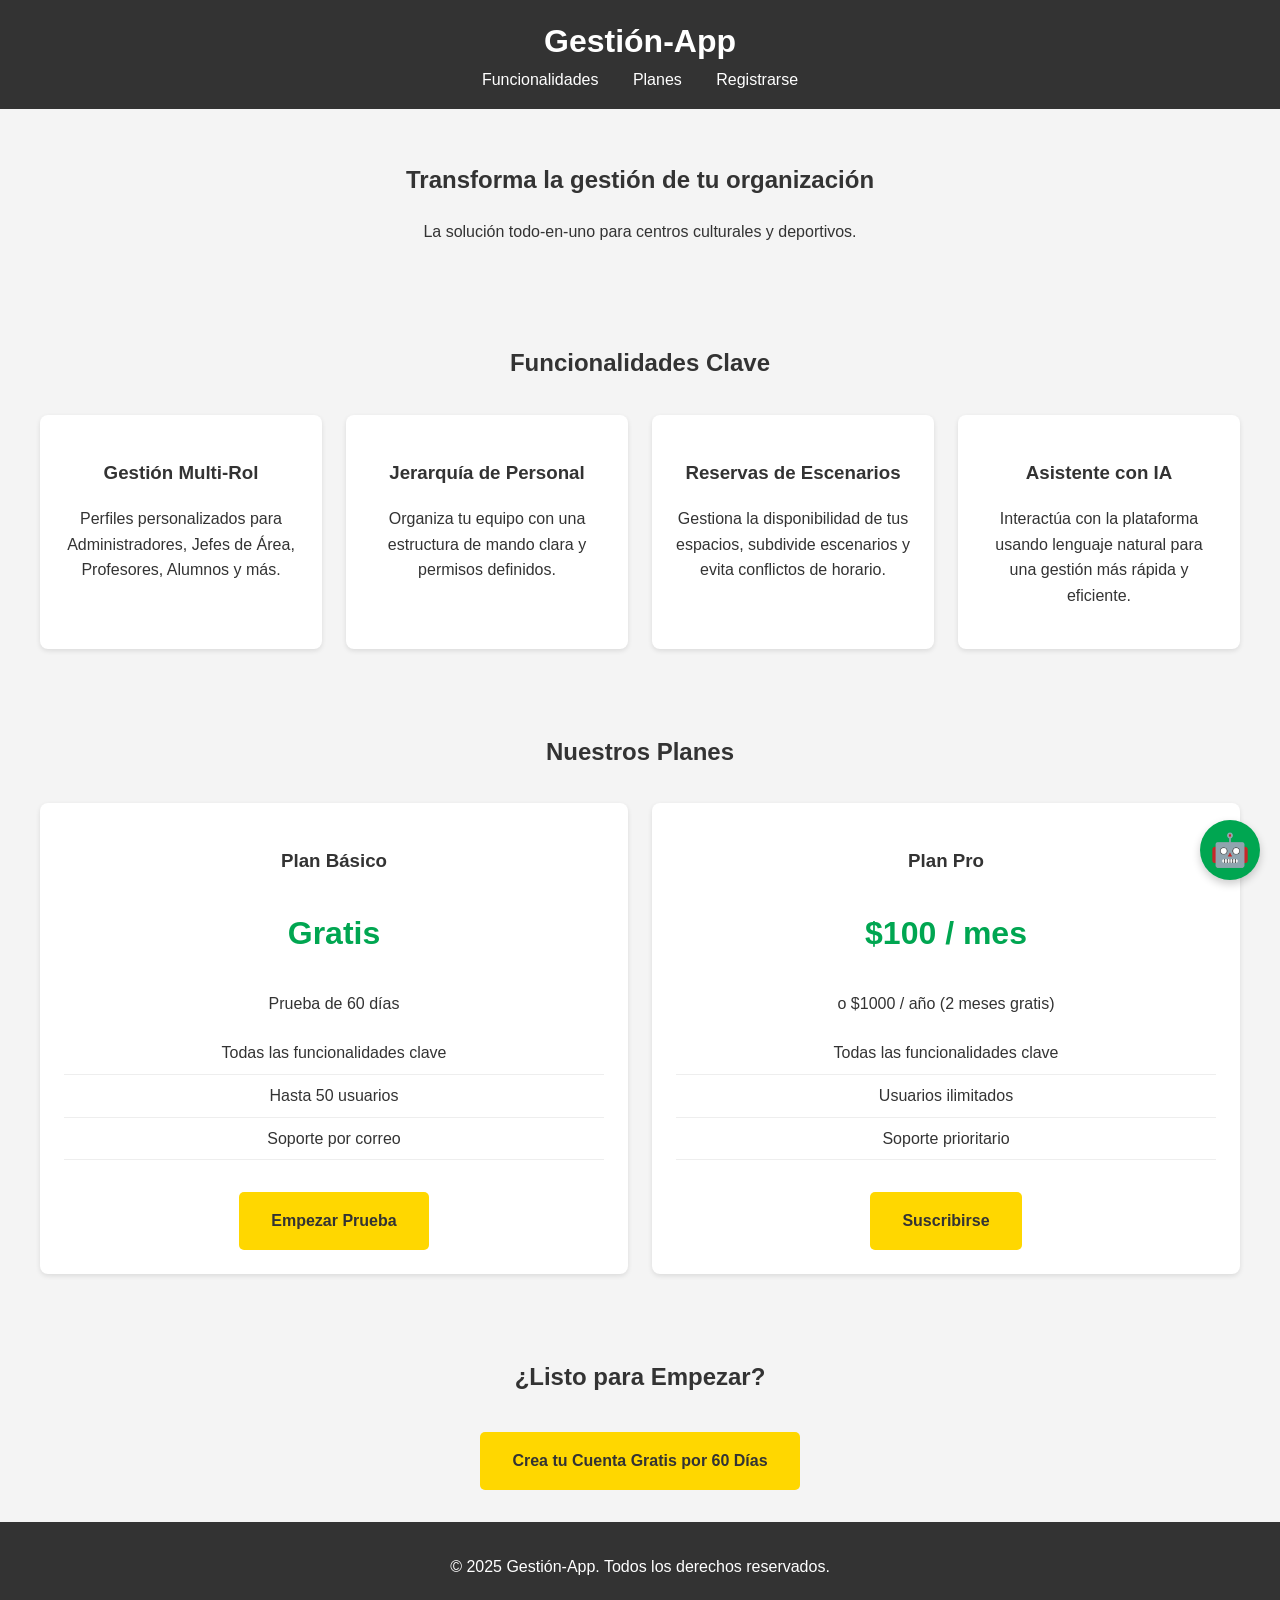
==== website/index.html @ b8a78299 "Of course. Here is the rewritten message from the perspective of Jules: Alright, I've finished imple" ====
<!DOCTYPE html>
<html lang="es">
<head>
    <meta charset="UTF-8">
    <meta name="viewport" content="width=device-width, initial-scale=1.0">
    <title>Plataforma de Gestión Cultural y Deportiva</title>
    <link rel="stylesheet" href="css/style.css">
</head>
<body>

    <header>
        <h1>Gestión-App</h1>
        <nav>
            <a href="#funcionalidades">Funcionalidades</a>
            <a href="#planes">Planes</a>
            <a href="#registro">Registrarse</a>
        </nav>
    </header>

    <main>
        <!-- Sections will be added in the next step -->
        <section id="hero">
            <h2>Transforma la gestión de tu organización</h2>
            <p>La solución todo-en-uno para centros culturales y deportivos.</p>
        </section>

        <section id="funcionalidades">
            <h2>Funcionalidades Clave</h2>
            <div class="features-grid">
                <div class="feature-card">
                    <h3>Gestión Multi-Rol</h3>
                    <p>Perfiles personalizados para Administradores, Jefes de Área, Profesores, Alumnos y más.</p>
                </div>
                <div class="feature-card">
                    <h3>Jerarquía de Personal</h3>
                    <p>Organiza tu equipo con una estructura de mando clara y permisos definidos.</p>
                </div>
                <div class="feature-card">
                    <h3>Reservas de Escenarios</h3>
                    <p>Gestiona la disponibilidad de tus espacios, subdivide escenarios y evita conflictos de horario.</p>
                </div>
                <div class="feature-card">
                    <h3>Asistente con IA</h3>
                    <p>Interactúa con la plataforma usando lenguaje natural para una gestión más rápida y eficiente.</p>
                </div>
            </div>
        </section>

        <section id="planes">
            <h2>Nuestros Planes</h2>
            <div class="pricing-grid">
                <div class="plan-card">
                    <h3>Plan Básico</h3>
                    <p class="price">Gratis</p>
                    <p>Prueba de 60 días</p>
                    <ul>
                        <li>Todas las funcionalidades clave</li>
                        <li>Hasta 50 usuarios</li>
                        <li>Soporte por correo</li>
                    </ul>
                    <a href="register.html" class="plan-button">Empezar Prueba</a>
                </div>
                <div class="plan-card">
                    <h3>Plan Pro</h3>
                    <p class="price">$100 / mes</p>
                    <p>o $1000 / año (2 meses gratis)</p>
                    <ul>
                        <li>Todas las funcionalidades clave</li>
                        <li>Usuarios ilimitados</li>
                        <li>Soporte prioritario</li>
                    </ul>
                    <a href="register.html" class="plan-button">Suscribirse</a>
                </div>
            </div>
        </section>

        <section id="registro">
            <h2>¿Listo para Empezar?</h2>
            <a href="register.html" class="cta-button">Crea tu Cuenta Gratis por 60 Días</a>
        </section>
    </main>

    <footer>
        <p>&copy; 2025 Gestión-App. Todos los derechos reservados.</p>
    </footer>

    <!-- AI Sales Agent Widget -->
    <div id="ai-agent-widget">
        <button id="ai-agent-toggle">🤖</button>
        <div id="ai-agent-chatbox" class="hidden">
            <div id="chatbox-header">
                Asistente de Ventas
            </div>
            <div id="chatbox-messages">
                <!-- Messages will be appended here -->
            </div>
            <div id="chatbox-input-container">
                <input type="text" id="chatbox-input" placeholder="Pregunta algo...">
                <button id="chatbox-send">Enviar</button>
            </div>
        </div>
    </div>

    <script src="js/main.js"></script>
</body>
</html>
---- website/css/style.css ----
/* General Body Styles */
body {
    font-family: -apple-system, BlinkMacSystemFont, 'Segoe UI', Roboto, Helvetica, Arial, sans-serif;
    line-height: 1.6;
    margin: 0;
    padding: 0;
    background-color: #f4f4f4;
    color: #333;
}

/* Header Styles */
header {
    background: #333;
    color: #fff;
    padding: 1rem 0;
    text-align: center;
    position: sticky;
    top: 0;
    z-index: 1000;
}

header h1 {
    margin: 0;
}

header nav a {
    color: #fff;
    text-decoration: none;
    padding: 0 15px;
}

/* Section Styles */
section {
    padding: 2rem 1rem;
    max-width: 1200px;
    margin: 0 auto;
    text-align: center;
}

/* Footer Styles */
footer {
    text-align: center;
    padding: 1rem 0;
    background: #333;
    color: #fff;
    position: relative;
    bottom: 0;
    width: 100%;
}

/* Responsive Design */
/* Grid Layout for Features and Plans */
.features-grid, .pricing-grid {
    display: grid;
    grid-template-columns: repeat(auto-fit, minmax(250px, 1fr));
    gap: 1.5rem;
    margin-top: 2rem;
}

.feature-card, .plan-card {
    background: #fff;
    padding: 1.5rem;
    border-radius: 8px;
    box-shadow: 0 2px 5px rgba(0,0,0,0.1);
    transition: transform 0.3s ease;
}

.feature-card:hover, .plan-card:hover {
    transform: translateY(-5px);
}

.plan-card .price {
    font-size: 2rem;
    font-weight: bold;
    color: #00A651; /* Using a theme color */
}

.plan-card ul {
    list-style: none;
    padding: 0;
}

.plan-card ul li {
    padding: 0.5rem 0;
    border-bottom: 1px solid #eee;
}

@media (max-width: 768px) {
    header nav {
        display: flex;
        flex-direction: column;
    }
    header nav a {
        padding: 5px 0;
    }
}

/* AI Agent Widget Styles */
#ai-agent-widget {
    position: fixed;
    bottom: 20px;
    right: 20px;
    z-index: 1001;
}

#ai-agent-toggle {
    background: #00A651;
    color: white;
    border: none;
    border-radius: 50%;
    width: 60px;
    height: 60px;
    font-size: 2rem;
    cursor: pointer;
    box-shadow: 0 4px 8px rgba(0,0,0,0.2);
}

#ai-agent-chatbox {
    width: 350px;
    height: 500px;
    background: white;
    border-radius: 10px;
    box-shadow: 0 4px 12px rgba(0,0,0,0.15);
    position: absolute;
    bottom: 80px;
    right: 0;
    display: flex;
    flex-direction: column;
    overflow: hidden;
}

#ai-agent-chatbox.hidden {
    display: none;
}

#chatbox-header {
    background: #333;
    color: white;
    padding: 1rem;
    text-align: center;
    font-weight: bold;
}

#chatbox-messages {
    flex-grow: 1;
    padding: 1rem;
    overflow-y: auto;
    display: flex;
    flex-direction: column;
    gap: 10px;
}

.chat-message {
    padding: 10px;
    border-radius: 8px;
    max-width: 80%;
}

.user-message {
    background: #e0e0e0;
    align-self: flex-end;
}

.agent-message {
    background: #d1f0d1;
    align-self: flex-start;
}


#chatbox-input-container {
    display: flex;
    border-top: 1px solid #eee;
}

#chatbox-input {
    flex-grow: 1;
    border: none;
    padding: 1rem;
    outline: none;
}

#chatbox-send {
    background: #00A651;
    color: white;
    border: none;
    padding: 0 1.5rem;
    cursor: pointer;
}

/* Registration Form Styles */
#registro-form form {
    display: flex;
    flex-direction: column;
    max-width: 500px;
    margin: 2rem auto;
    gap: 1rem;
}

#registro-form input {
    padding: 0.8rem;
    border: 1px solid #ccc;
    border-radius: 5px;
}

#registro-form h3 {
    text-align: left;
    margin-top: 1.5rem;
    margin-bottom: 0.5rem;
}

.plan-selection {
    display: flex;
    flex-direction: column;
    gap: 0.5rem;
    background: #fff;
    padding: 1rem;
    border-radius: 5px;
    text-align: left;
}

.plan-selection label {
    cursor: pointer;
}

#registro-form button {
    padding: 1rem;
    background: #00A651;
    color: white;
    border: none;
    border-radius: 5px;
    cursor: pointer;
    font-size: 1.1rem;
}

#form-mensaje {
    padding: 1rem;
    border-radius: 5px;
    display: none; /* Hidden by default */
}
#form-mensaje.message-success {
    display: block;
    background-color: #dff0d8;
    color: #3c763d;
}
#form-mensaje.message-error {
    display: block;
    background-color: #f2dede;
    color: #a94442;
}
#form-mensaje.message-info {
    display: block;
    background-color: #d9edf7;
    color: #31708f;
}

/* Call to Action Button Styles */
.cta-button, .plan-button {
    display: inline-block;
    padding: 1rem 2rem;
    background: #FFD700; /* Gold color for contrast */
    color: #333;
    text-decoration: none;
    border-radius: 5px;
    font-weight: bold;
    margin-top: 1rem;
    transition: background-color 0.3s ease;
}

.cta-button:hover, .plan-button:hover {
    background: #f0c400;
}
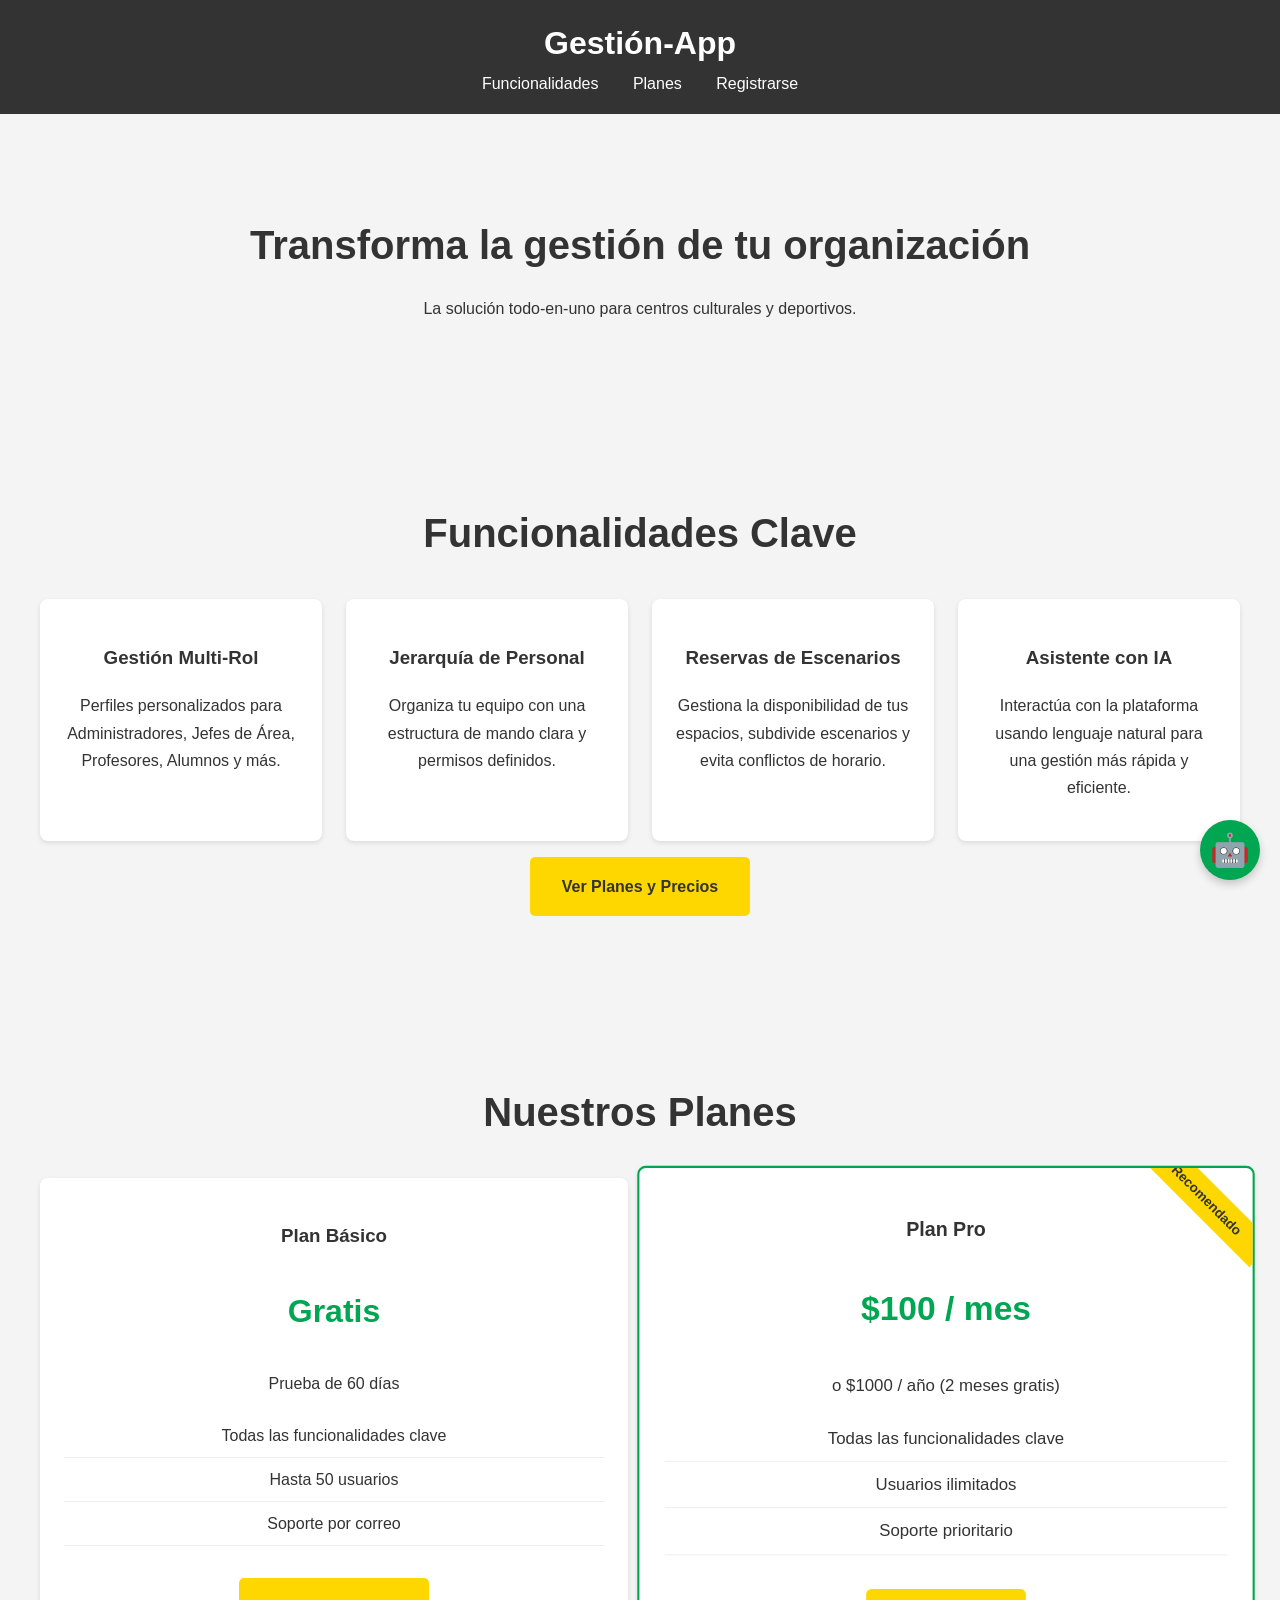
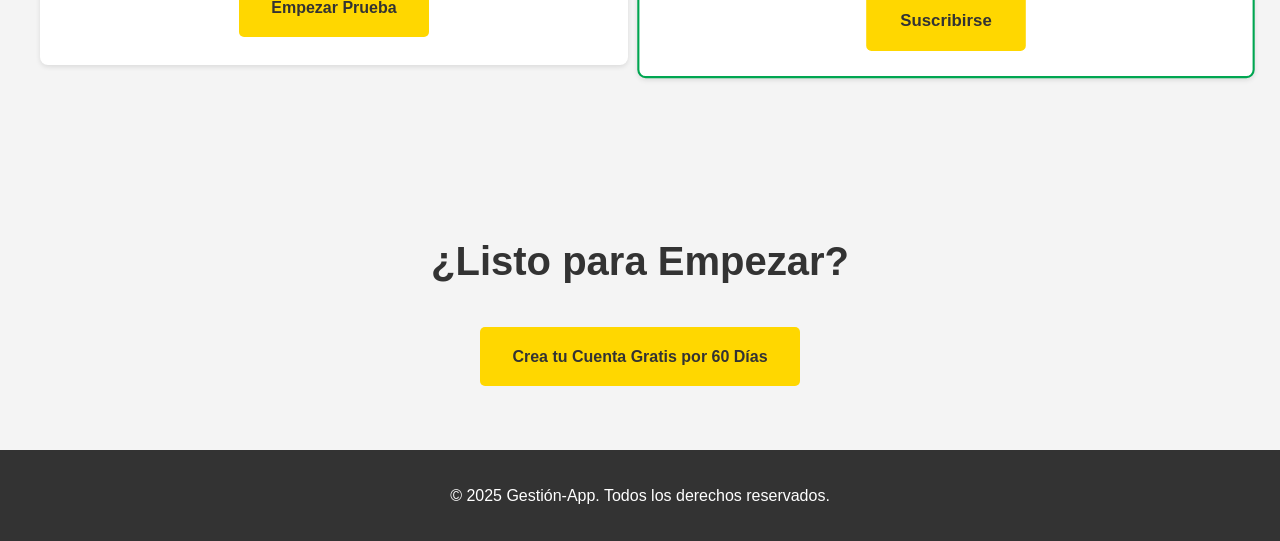
==== commit a54c223c: "feat: Enhance promotional website design and sales funnel This commit applies a series of visual and" ====
--- a/website/index.html
+++ b/website/index.html
@@ -44,6 +44,7 @@
                     <p>Interactúa con la plataforma usando lenguaje natural para una gestión más rápida y eficiente.</p>
                 </div>
             </div>
+            <a href="#planes" class="cta-button">Ver Planes y Precios</a>
         </section>
 
         <section id="planes">
@@ -60,7 +61,8 @@
                     </ul>
                     <a href="register.html" class="plan-button">Empezar Prueba</a>
                 </div>
-                <div class="plan-card">
+                <div class="plan-card recommended">
+                    <div class="recommended-badge">Recomendado</div>
                     <h3>Plan Pro</h3>
                     <p class="price">$100 / mes</p>
                     <p>o $1000 / año (2 meses gratis)</p>
--- a/website/css/style.css
+++ b/website/css/style.css
@@ -1,7 +1,7 @@
 /* General Body Styles */
 body {
-    font-family: -apple-system, BlinkMacSystemFont, 'Segoe UI', Roboto, Helvetica, Arial, sans-serif;
-    line-height: 1.6;
+    font-family: 'Segoe UI', Roboto, Helvetica, Arial, sans-serif;
+    line-height: 1.7;
     margin: 0;
     padding: 0;
     background-color: #f4f4f4;
@@ -31,10 +31,16 @@
 
 /* Section Styles */
 section {
-    padding: 2rem 1rem;
+    padding: 4rem 2rem;
     max-width: 1200px;
     margin: 0 auto;
     text-align: center;
+}
+
+section h2 {
+    font-size: 2.5rem;
+    margin-bottom: 1rem;
+    color: #333;
 }
 
 /* Footer Styles */
@@ -60,6 +66,9 @@
 .feature-card, .plan-card {
     background: #fff;
     padding: 1.5rem;
+    opacity: 0;
+    transform: translateY(20px);
+    transition: opacity 0.6s ease-out, transform 0.6s ease-out;
     border-radius: 8px;
     box-shadow: 0 2px 5px rgba(0,0,0,0.1);
     transition: transform 0.3s ease;
@@ -67,6 +76,11 @@
 
 .feature-card:hover, .plan-card:hover {
     transform: translateY(-5px);
+}
+
+.visible {
+    opacity: 1;
+    transform: translateY(0);
 }
 
 .plan-card .price {
@@ -83,6 +97,25 @@
 .plan-card ul li {
     padding: 0.5rem 0;
     border-bottom: 1px solid #eee;
+}
+
+.plan-card.recommended {
+    transform: scale(1.05);
+    border: 2px solid #00A651;
+    position: relative;
+    overflow: hidden;
+}
+
+.recommended-badge {
+    position: absolute;
+    top: 15px;
+    right: -30px;
+    background: #FFD700;
+    color: #333;
+    padding: 5px 30px;
+    transform: rotate(45deg);
+    font-weight: bold;
+    font-size: 0.8rem;
 }
 
 @media (max-width: 768px) {
@@ -92,6 +125,17 @@
     }
     header nav a {
         padding: 5px 0;
+    }
+}
+
+/* Tablet Breakpoint */
+@media (max-width: 1024px) {
+    .features-grid, .pricing-grid {
+        grid-template-columns: repeat(auto-fit, minmax(300px, 1fr));
+    }
+
+    section h2 {
+        font-size: 2.2rem;
     }
 }
 
@@ -134,11 +178,13 @@
 }
 
 #chatbox-header {
-    background: #333;
+    background: linear-gradient(90deg, #00A651, #007a3d);
     color: white;
     padding: 1rem;
     text-align: center;
     font-weight: bold;
+    border-top-left-radius: 10px;
+    border-top-right-radius: 10px;
 }
 
 #chatbox-messages {
@@ -147,29 +193,36 @@
     overflow-y: auto;
     display: flex;
     flex-direction: column;
-    gap: 10px;
+    gap: 12px;
+    background-color: #f9f9f9;
 }
 
 .chat-message {
-    padding: 10px;
-    border-radius: 8px;
+    padding: 12px 16px;
+    border-radius: 18px;
     max-width: 80%;
+    line-height: 1.5;
 }
 
 .user-message {
-    background: #e0e0e0;
+    background: #e9e9eb;
+    color: #333;
     align-self: flex-end;
+    border-bottom-right-radius: 4px;
 }
 
 .agent-message {
-    background: #d1f0d1;
+    background: #00A651;
+    color: white;
     align-self: flex-start;
+    border-bottom-left-radius: 4px;
 }
 
 
 #chatbox-input-container {
     display: flex;
-    border-top: 1px solid #eee;
+    border-top: 1px solid #ddd;
+    background: #fff;
 }
 
 #chatbox-input {
@@ -177,6 +230,11 @@
     border: none;
     padding: 1rem;
     outline: none;
+    font-size: 1rem;
+}
+
+#chatbox-input:focus {
+    background: #f9f9f9;
 }
 
 #chatbox-send {
@@ -185,6 +243,11 @@
     border: none;
     padding: 0 1.5rem;
     cursor: pointer;
+    transition: background-color 0.3s ease;
+}
+
+#chatbox-send:hover {
+    background: #007a3d;
 }
 
 /* Registration Form Styles */
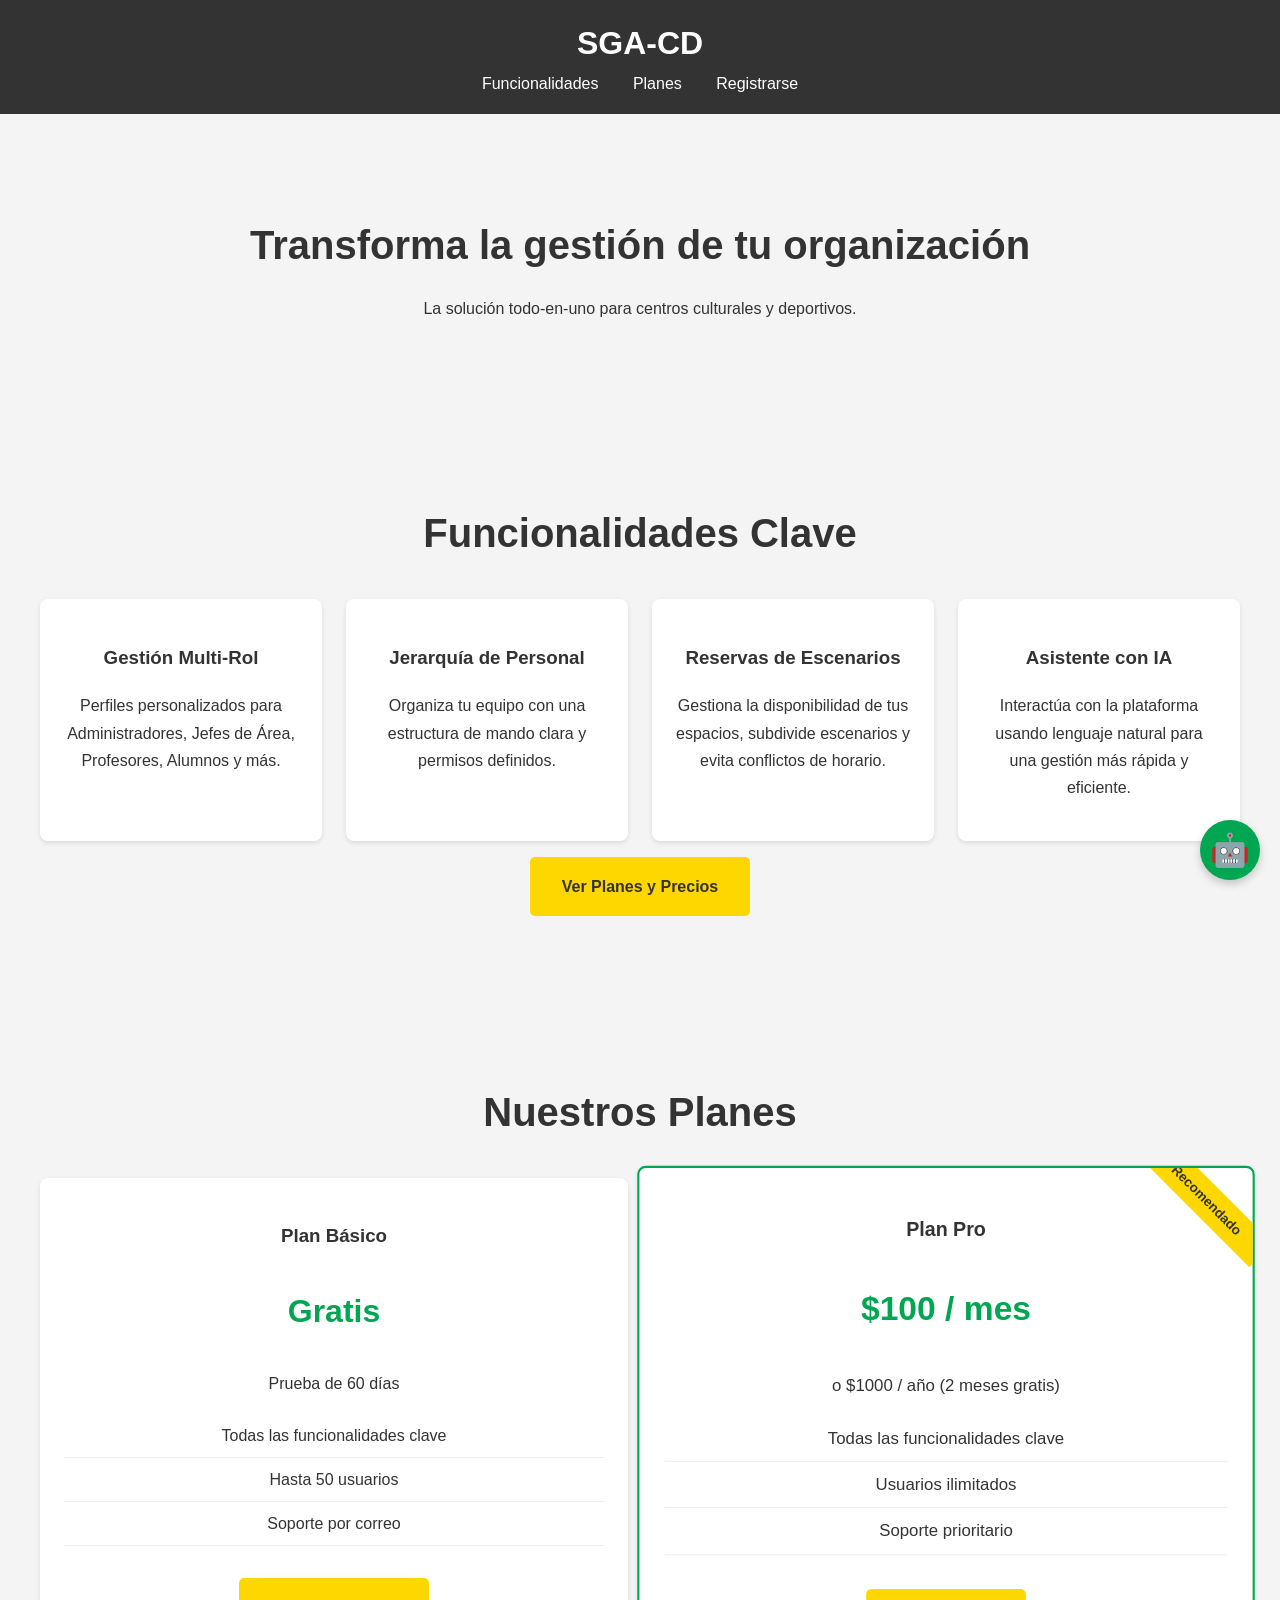
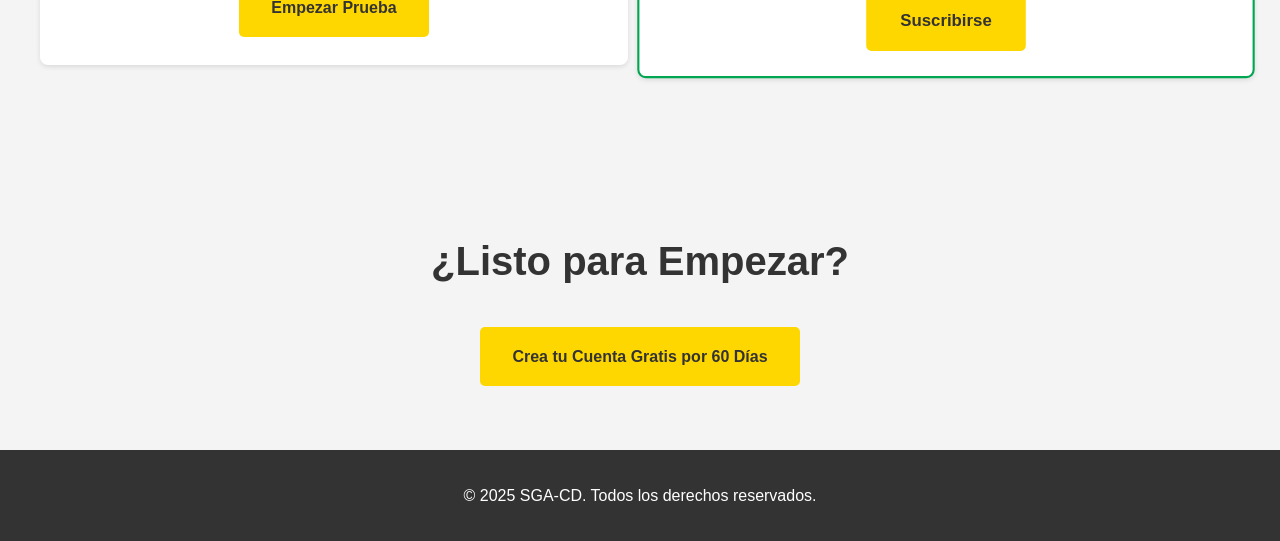
==== commit d45fac6f: "feat(profesor): Add curriculum planner and progress tracking This commit introduces a major new feat" ====
--- a/website/index.html
+++ b/website/index.html
@@ -3,13 +3,15 @@
 <head>
     <meta charset="UTF-8">
     <meta name="viewport" content="width=device-width, initial-scale=1.0">
-    <title>Plataforma de Gestión Cultural y Deportiva</title>
+    <title>SGA-CD: Sistema de Gestión Académica para formación cultural y deportivo</title>
     <link rel="stylesheet" href="css/style.css">
+    <link rel="manifest" href="manifest.json">
+    <meta name="theme-color" content="#00A651">
 </head>
 <body>
 
     <header>
-        <h1>Gestión-App</h1>
+        <h1>SGA-CD</h1>
         <nav>
             <a href="#funcionalidades">Funcionalidades</a>
             <a href="#planes">Planes</a>
@@ -83,7 +85,7 @@
     </main>
 
     <footer>
-        <p>&copy; 2025 Gestión-App. Todos los derechos reservados.</p>
+        <p>&copy; 2025 SGA-CD. Todos los derechos reservados.</p>
     </footer>
 
     <!-- AI Sales Agent Widget -->
